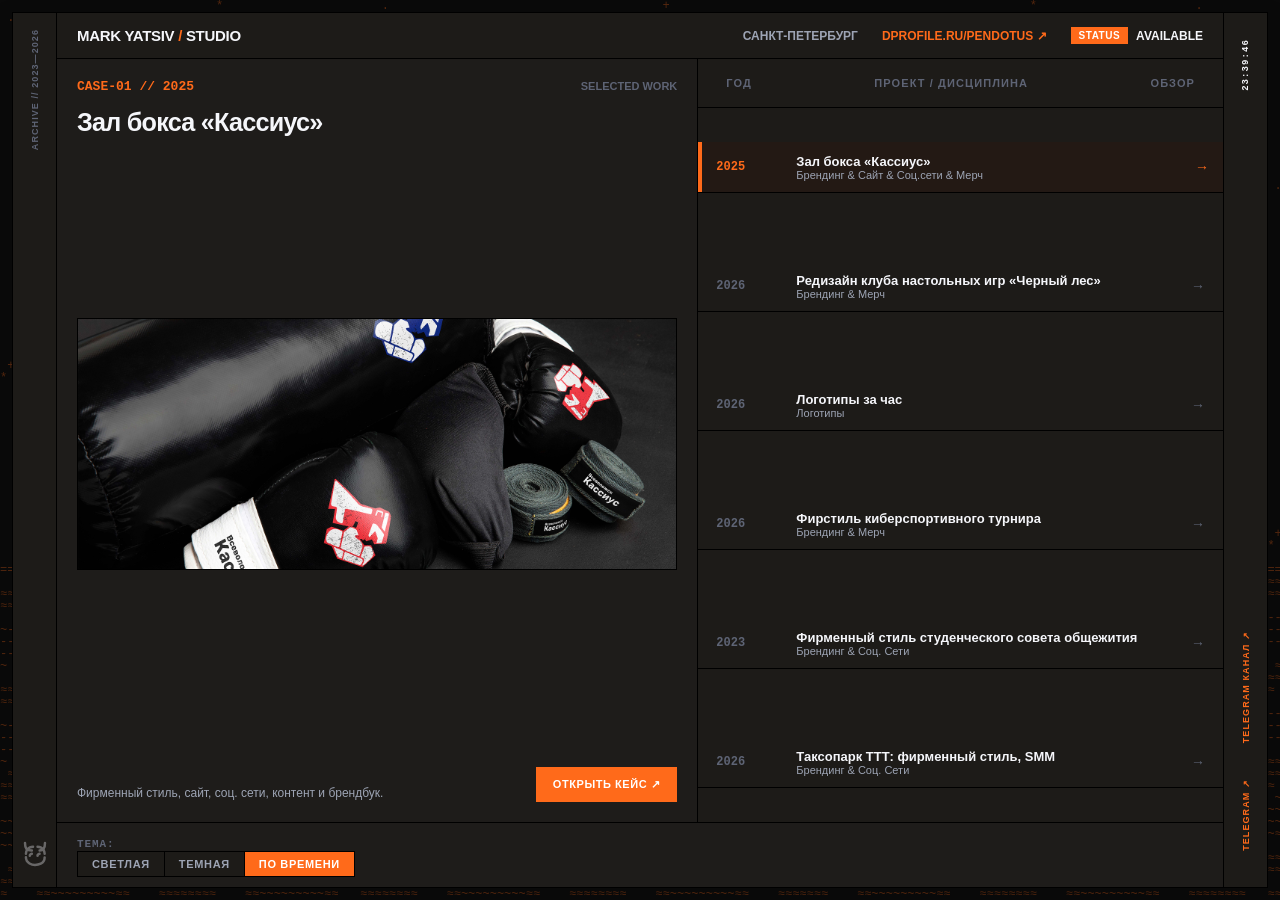
==== index.html @ 5f371886 "first commit" ====
<!DOCTYPE html>
<html lang="ru">
<head>
  <meta charset="UTF-8">
  <meta name="viewport" content="width=device-width, initial-scale=1.0, maximum-scale=5.0">
  <title>Mark Yatsiv // Graphic Design & Identity</title>
  <link rel="stylesheet" href="css/main.css">
</head>
<body data-theme="day">

  <!-- Адаптивный процедурный ASCII-холст Canvas (100vw x 100vh) -->
  <canvas id="asciiBackground" class="ascii-canvas" aria-hidden="true"></canvas>

  <!-- Скрытый пасхалочный пульт разработчика (открывается по 5 быстрым кликам на BigBoss) -->
  <aside class="dev-control-panel easter-egg-hidden" id="devPanel">
    <div class="panel-header">
      <span class="panel-tag">SECRET DEV OVERRIDE</span>
      <button id="closeDevPanelBtn" class="btn-panel-close" title="Закрыть пульт">&times;</button>
    </div>
    <div class="slider-row">
      <span class="time-readout" id="timeDisplay">12:00</span>
      <input type="range" id="timeSlider" min="0" max="23.9" step="0.1" value="12" class="time-range">
    </div>
    <div class="theme-readout">ФАЗА: <span id="themeLabel">DAY</span></div>
  </aside>

  <div class="sheet-wrapper">
    
    <!-- Левый край: вертикальный штамп + слот маскота BigBoss -->
    <aside class="side-gutter">
      <span class="vertical-label">ARCHIVE // 2023—2026</span>
      
      <!-- СЛОТ МАСКОТА BIGBOSS: 5 кликов подряд открывают секретный ползунок -->
      <div class="mascot-slot" id="mascotContainer" title="BigBoss Slot (кликни 5 раз подряд)" aria-label="BigBoss Slot">
        <svg viewBox="0 0 1000 1000" xmlns="http://www.w3.org/2000/svg">
          <path fill="none" stroke="currentColor" stroke-linecap="round" stroke-miterlimit="10" stroke-width="72px" d="M233.3,597.78c0,181.79,191.92,225.48,266.4,225.48s283.68-26.83,283.68-220.08"/>
          <path fill="none" stroke="currentColor" stroke-linecap="round" stroke-miterlimit="10" stroke-width="72px" d="M233.3,494.44c0-73.91,55.24-209.06,209.06-209.06"/>
          <path fill="none" stroke="currentColor" stroke-linecap="round" stroke-miterlimit="10" stroke-width="72px" d="M407.86,399.24c-156.96,0-201.86-59.14-201.86-223.24"/>
          <path fill="none" stroke="currentColor" stroke-linecap="round" stroke-miterlimit="10" stroke-width="72px" d="M783.7,494.44c0-73.91-55.24-209.06-209.06-209.06"/>
          <path fill="none" stroke="currentColor" stroke-linecap="round" stroke-miterlimit="10" stroke-width="72px" d="M635.38,395.08c108.3,0,158.36-54.98,158.36-219.08"/>
          <path fill="none" stroke="currentColor" stroke-linecap="round" stroke-miterlimit="10" stroke-width="72px" d="M347.06,554.76c0-47.52,60.48-60.48,60.48-60.48"/>
          <path fill="none" stroke="currentColor" stroke-linecap="round" stroke-miterlimit="10" stroke-width="72px" d="M574.58,554.76c0-47.52,60.48-60.48,60.48-60.48"/>
        </svg>
      </div>
    </aside>

    <!-- Центральная сцена -->
    <main class="sheet-main">
      <header class="top-bar">
        <div class="brand-title">MARK YATSIV <span>/</span> STUDIO</div>
        <div class="top-meta">
          <span>САНКТ-ПЕТЕРБУРГ</span>
          <a href="https://dprofile.ru/pendotus" target="_blank" rel="noopener noreferrer" class="meta-link-dprofile">
            DPROFILE.RU/PENDOTUS ↗
          </a>
          <div class="status-indicator">
            <span class="status-badge-orange">STATUS</span>
            <span>AVAILABLE</span>
          </div>
        </div>
      </header>

      <section class="content-split">
        <!-- Левая панель: активный кейс -->
        <div class="stage-panel">
          <div>
            <div class="stage-header">
              <span id="stageNum" class="stage-num">CASE-01 // 2026</span>
              <span class="stage-hint">SELECTED WORK</span>
            </div>
            <h1 id="stageName" class="stage-name">Боксерский клуб «Кассиус»</h1>
          </div>

          <div id="stageImage" class="stage-image-card"></div>

          <!-- ВСТАВИТЬ ЭТОТ БЛОК: Мобильный переключатель превью кейсов -->
          <div class="stage-nav-mobile" aria-label="Переключение превью кейсов">
            <button type="button" id="prevStageBtn" class="btn-stage-nav" aria-label="Предыдущий проект">← ПРЕДЫДУЩИЙ</button>
            <span id="stageNavCounter" class="stage-nav-counter">01 / 06</span>
            <button type="button" id="nextStageBtn" class="btn-stage-nav" aria-label="Следующий проект">СЛЕДУЮЩИЙ →</button>
          </div>

          <div class="stage-footer">
            <p id="stageDesc" class="stage-description">
              Суровая монохромная айдентика, акцидентная шрифтовая система ринга и фирменная экипировка.
            </p>
            <a id="btnOpenCase" href="project.html?id=1" class="btn-open-case page-transition-link">
              Открыть кейс ↗
            </a>
          </div>
        </div>

        <!-- Правая панель: реестр проектов -->
        <div class="index-panel">
          <div class="index-header">
            <span>ГОД</span>
            <span>ПРОЕКТ / ДИСЦИПЛИНА</span>
            <span>ОБЗОР</span>
          </div>
          <div id="projectRowsContainer" class="project-rows-list"></div>
        </div>
      </section>

      <!-- Нижний бар: переключатель тем (АВТО / СВЕТЛАЯ / ТЕМНАЯ) вместо ползунка -->
<!-- Нижний бар: переключатель тем + ссылки для мобилок -->
      <footer class="bottom-utility-bar">
        <div class="utility-theme-wrap">
          <span class="utility-label">ТЕМА:</span>
          <div class="theme-switcher-group">
            <button class="btn-theme-toggle" data-theme-mode="light">СВЕТЛАЯ</button>
            <button class="btn-theme-toggle" data-theme-mode="dark">ТЕМНАЯ</button>
            <button class="btn-theme-toggle active" data-theme-mode="auto">ПО ВРЕМЕНИ</button>
          </div>
        </div>
        
        <!-- Ссылки для мобильных экранов (на десктопе скрыты, так как они в сайдбаре) -->
        <div class="mobile-footer-links">
          <a href="https://t.me/desigyatsiv" target="_blank" rel="noopener noreferrer" class="mobile-link">ТГ-КАНАЛ ↗</a>
          <a href="https://t.me/pendotus" target="_blank" rel="noopener noreferrer" class="mobile-link accent">TELEGRAM ↗</a>
        </div>
      </footer>
    </main>

    <!-- Правый край: вертикальные ссылки на ТГ и часы пользователя -->
    <aside class="side-gutter side-gutter-right">
      <div class="gutter-top-time">
        <span class="vertical-label mono-time" id="userLiveClock">--:--:--</span>
      </div>
      <div class="gutter-bottom-links">
        <a href="https://t.me/desigyatsiv" target="_blank" rel="noopener noreferrer" class="vertical-label channel-link" title="Telegram-канал шефа">
          TELEGRAM КАНАЛ ↗
        </a>
        <a href="https://t.me/pendotus" target="_blank" rel="noopener noreferrer" class="vertical-label accent-link" title="Личный Telegram шефа">
          TELEGRAM ↗
        </a>
      </div>
    </aside>

  </div>

  <script src="js/data.js"></script>
  <script src="js/ascii-background.js"></script>
  <script src="js/theme-manager.js"></script>
  <script src="js/interaction.js"></script>
</body>
</html>
---- css/main.css ----
@import url("variables.css");
@import url("base.css");
@import url("components.css");
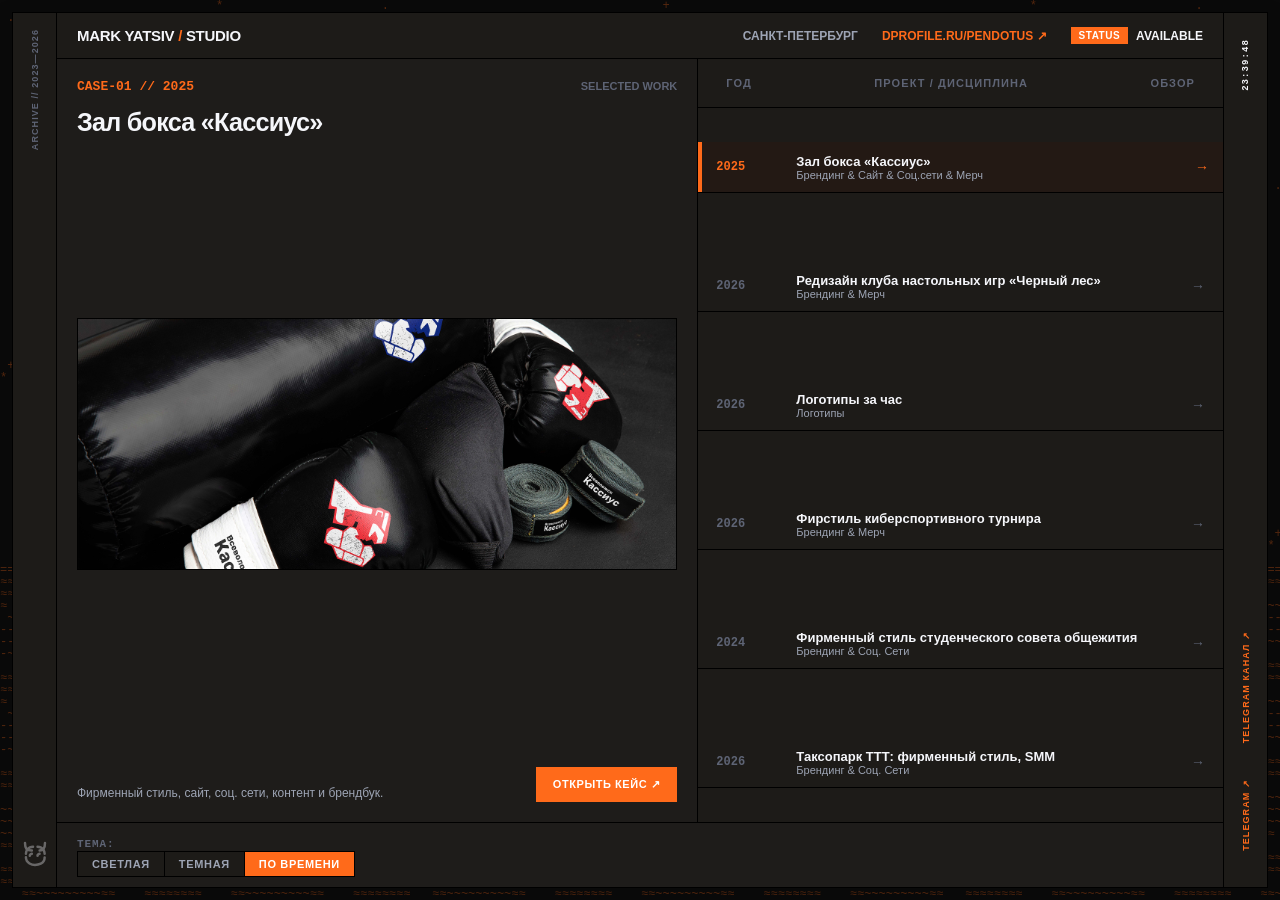
==== commit 612774c0: "Minor Fixes" ====
--- a/index.html
+++ b/index.html
@@ -4,6 +4,10 @@
   <meta charset="UTF-8">
   <meta name="viewport" content="width=device-width, initial-scale=1.0, maximum-scale=5.0">
   <title>Mark Yatsiv // Graphic Design & Identity</title>
+  <!-- ФАВИКОНЫ: Маскот BigBoss -->
+  <link rel="icon" type="image/svg+xml" href="favicon.svg?v=3">
+
+
   <link rel="stylesheet" href="css/main.css">
 </head>
 <body data-theme="day">
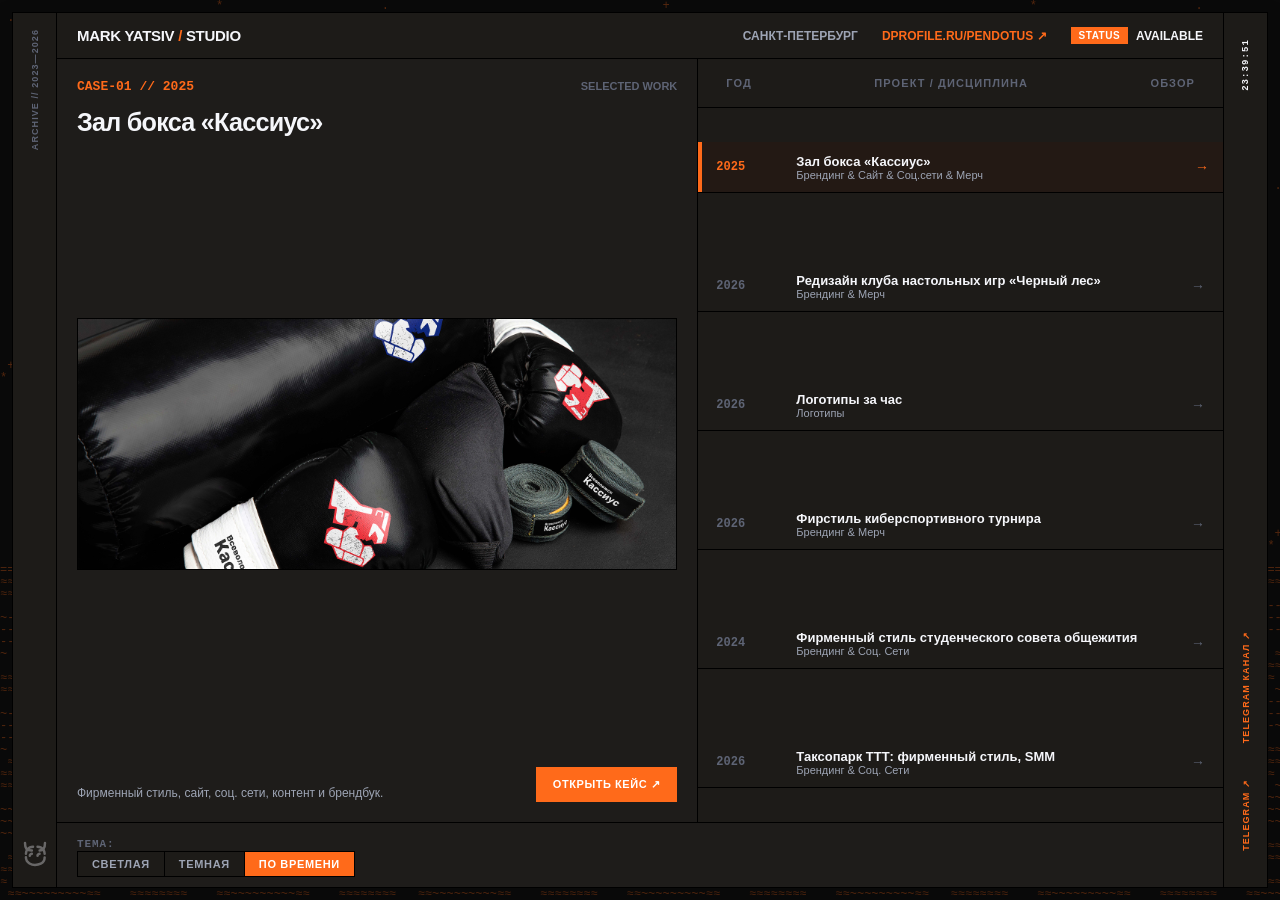
==== commit bc429859: "Button up bug hotfix" ====
--- a/index.html
+++ b/index.html
@@ -8,8 +8,7 @@
   <link rel="icon" type="image/svg+xml" href="favicon.svg?v=3">
 
 
-  <link rel="stylesheet" href="css/main.css">
-</head>
+  <link rel="stylesheet" href="css/main.css?v=5"></head>
 <body data-theme="day">
 
   <!-- Адаптивный процедурный ASCII-холст Canvas (100vw x 100vh) -->
